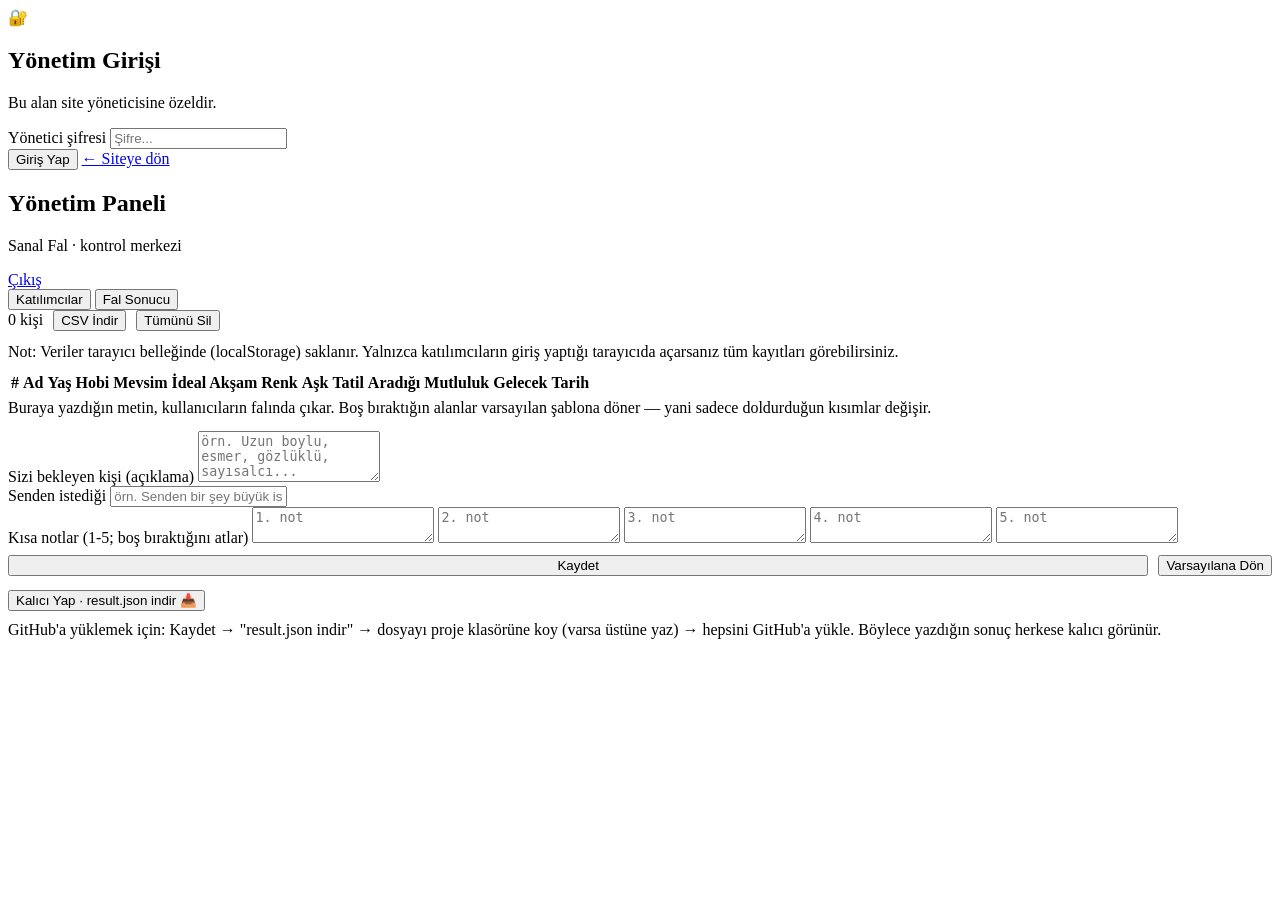
==== admin.html @ c3706a5b "Add files via upload" ====
<!DOCTYPE html>
<html lang="tr">
<head>
<meta charset="UTF-8">
<meta name="viewport" content="width=device-width, initial-scale=1.0">
<title>Sanal Fal · Yönetim</title>
<link rel="preconnect" href="https://fonts.googleapis.com">
<link rel="preconnect" href="https://fonts.gstatic.com" crossorigin>
<link href="https://fonts.googleapis.com/css2?family=Playfair+Display:wght@600;700&family=Quicksand:wght@400;500;600;700&display=swap" rel="stylesheet">
<link rel="stylesheet" href="css/style.css">
<link rel="icon" href="data:image/svg+xml,%3Csvg xmlns='http://www.w3.org/2000/svg' viewBox='0 0 100 100'%3E%3Ctext y='.9em' font-size='90'%3E🔐%3C/text%3E%3C/svg%3E">
</head>
<body>
  <main class="app admin-wrap">

    <!-- ŞİFRE KAPISI -->
    <section class="screen active" id="screen-lock">
      <div class="card center">
        <div class="brand-emoji">🔐</div>
        <h1 class="title sm">Yönetim Girişi</h1>
        <p class="lead">Bu alan site yöneticisine özeldir.</p>
        <div class="field">
          <label for="pwInput">Yönetici şifresi</label>
          <input id="pwInput" type="password" autocomplete="off" placeholder="Şifre...">
          <p class="hint" id="pwHint" hidden>Hatalı şifre.</p>
        </div>
        <button class="btn-primary" id="btnLogin">Giriş Yap</button>
        <a class="link-soft" href="index.html">← Siteye dön</a>
      </div>
    </section>

    <!-- PANEL -->
    <section class="screen" id="screen-panel">
      <div class="card">
        <div class="admin-top">
          <div>
            <h1 class="title sm">Yönetim Paneli</h1>
            <p class="lead" style="margin-top:2px">Sanal Fal · kontrol merkezi</p>
          </div>
          <div style="display:flex;gap:10px;flex-wrap:wrap;align-items:center">
            <a class="link-soft" href="index.html">Çıkış</a>
          </div>
        </div>

        <div class="tabs">
          <button class="tab active" data-tab="katilimcilar">Katılımcılar</button>
          <button class="tab" data-tab="sonuc">Fal Sonucu</button>
        </div>

        <!-- Sekme: Katılımcılar -->
        <div class="tab-pane active" id="tab-katilimcilar">
          <div style="display:flex;gap:10px;flex-wrap:wrap;align-items:center;margin-bottom:12px">
            <span class="chip" id="countChip">0 kişi</span>
            <button class="btn-ghost" id="btnExport">CSV İndir</button>
            <button class="btn-ghost" id="btnClear">Tümünü Sil</button>
          </div>
          <p class="micro" style="text-align:left;margin:0 0 10px">
            Not: Veriler tarayıcı belleğinde (localStorage) saklanır. Yalnızca katılımcıların giriş yaptığı tarayıcıda açarsanız tüm kayıtları görebilirsiniz.
          </p>
          <div class="table-scroll">
            <table>
              <thead>
                <tr>
                  <th>#</th><th>Ad</th><th>Yaş</th><th>Hobi</th><th>Mevsim</th>
                  <th>İdeal Akşam</th><th>Renk</th><th>Aşk</th><th>Tatil</th>
                  <th>Aradığı</th><th>Mutluluk</th><th>Gelecek</th><th>Tarih</th>
                </tr>
              </thead>
              <tbody id="tbody"></tbody>
            </table>
          </div>
        </div>

        <!-- Sekme: Fal Sonucu -->
        <div class="tab-pane" id="tab-sonuc">
          <p class="lead" style="text-align:left;margin:4px 0 14px">
            Buraya yazdığın metin, kullanıcıların falında çıkar. Boş bıraktığın alanlar varsayılan şablona döner — yani sadece doldurduğun kısımlar değişir.
          </p>
          <div class="field" style="text-align:left">
            <label for="resPerson">Sizi bekleyen kişi (açıklama)</label>
            <textarea id="resPerson" rows="3" placeholder="örn. Uzun boylu, esmer, gözlüklü, sayısalcı..."></textarea>
          </div>
          <div class="field" style="text-align:left">
            <label for="resWants">Senden istediği</label>
            <input id="resWants" type="text" placeholder="örn. Senden bir şey büyük istiyor...">
          </div>
          <div class="field" style="text-align:left">
            <label>Kısa notlar (1-5; boş bıraktığını atlar)</label>
            <textarea id="resNote1" rows="2" placeholder="1. not"></textarea>
            <textarea id="resNote2" rows="2" placeholder="2. not"></textarea>
            <textarea id="resNote3" rows="2" placeholder="3. not"></textarea>
            <textarea id="resNote4" rows="2" placeholder="4. not"></textarea>
            <textarea id="resNote5" rows="2" placeholder="5. not"></textarea>
          </div>
          <p class="hint" id="resStatus" hidden></p>
          <div style="display:flex;gap:10px;flex-wrap:wrap;margin-top:8px">
            <button class="btn-primary" id="btnSaveResult" style="margin-top:0;flex:1;min-width:120px">Kaydet</button>
            <button class="btn-ghost" id="btnResetResult">Varsayılana Dön</button>
          </div>
          <button class="btn-primary" id="btnExportResult" style="margin-top:14px">Kalıcı Yap · result.json indir 📥</button>
          <p class="micro" style="text-align:left;margin-top:10px">
            GitHub'a yüklemek için: Kaydet → "result.json indir" → dosyayı proje klasörüne koy (varsa üstüne yaz) → hepsini GitHub'a yükle. Böylece yazdığın sonuç herkese kalıcı görünür.
          </p>
        </div>
      </div>
    </section>

  </main>
  <script src="js/admin.js"></script>
</body>
</html>
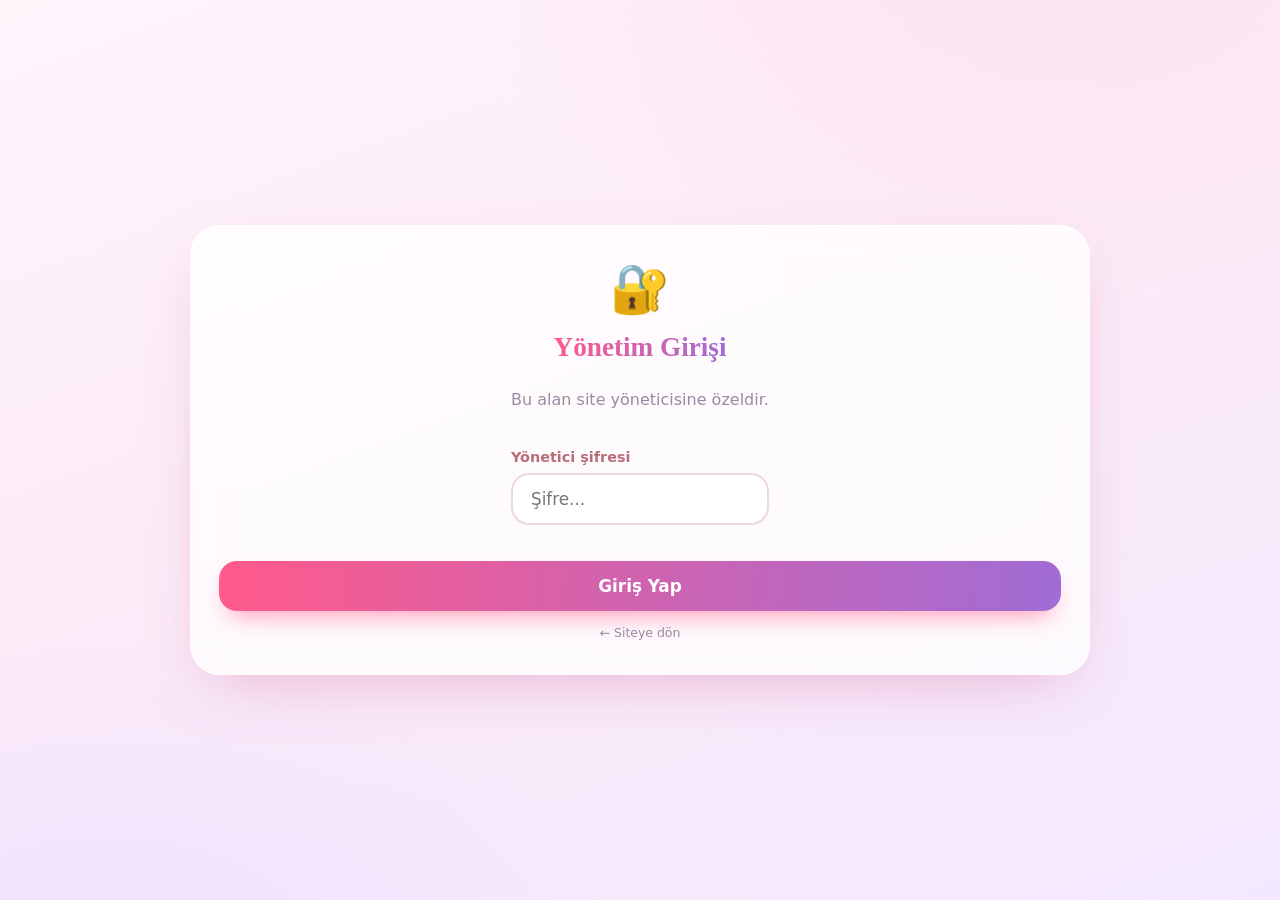
==== commit fc93718e: "Fix stylesheet link in admin.html" ====
--- a/admin.html
+++ b/admin.html
@@ -7,7 +7,7 @@
 <link rel="preconnect" href="https://fonts.googleapis.com">
 <link rel="preconnect" href="https://fonts.gstatic.com" crossorigin>
 <link href="https://fonts.googleapis.com/css2?family=Playfair+Display:wght@600;700&family=Quicksand:wght@400;500;600;700&display=swap" rel="stylesheet">
-<link rel="stylesheet" href="css/style.css">
+<link rel="stylesheet" href="style.css">
 <link rel="icon" href="data:image/svg+xml,%3Csvg xmlns='http://www.w3.org/2000/svg' viewBox='0 0 100 100'%3E%3Ctext y='.9em' font-size='90'%3E🔐%3C/text%3E%3C/svg%3E">
 </head>
 <body>
--- a/style.css
+++ b/style.css
@@ -0,0 +1,213 @@
+/* ===== Sanal Fal — Renk & Tipografi ===== */
+:root{
+  --pink:#ff7aa2;
+  --pink-deep:#ff5a8a;
+  --rose:#b76e79;
+  --lav:#a06cd5;
+  --lav-soft:#c8a2c8;
+  --cream:#fff7fb;
+  --ink:#4a3a4a;
+  --muted:#9a8aa0;
+  --card:rgba(255,255,255,.78);
+  --shadow:0 22px 60px -24px rgba(214,108,158,.5);
+}
+
+*{box-sizing:border-box;margin:0;padding:0}
+html,body{height:100%}
+body{
+  font-family:'Quicksand',system-ui,sans-serif;
+  color:var(--ink);
+  background:
+    radial-gradient(1100px 760px at 82% -12%, #fde0ee 0%, transparent 55%),
+    radial-gradient(980px 680px at 8% 112%, #efe1ff 0%, transparent 55%),
+    linear-gradient(160deg,#fff5fb 0%,#fbeaf7 50%,#f3e9ff 100%);
+  background-attachment:fixed;
+  min-height:100vh;
+  display:flex;
+  align-items:center;
+  justify-content:center;
+  padding:20px;
+  overflow-x:hidden;
+}
+
+/* Arka plan: yumuşak parlayan küreler (bokeh) */
+.bg-layer{position:fixed;inset:0;z-index:0;pointer-events:none;overflow:hidden}
+.bg-orb{
+  position:absolute;bottom:-120px;border-radius:50%;
+  background:radial-gradient(circle at 35% 35%, rgba(255,255,255,.95), rgba(255,160,196,.55) 42%, rgba(176,120,220,.28) 68%, transparent 74%);
+  filter:blur(6px);
+  opacity:0;
+  animation:drift linear infinite;
+}
+@keyframes drift{
+  0%{transform:translate(0,0) scale(.9);opacity:0}
+  12%{opacity:.5}
+  85%{opacity:.4}
+  100%{transform:translate(22px,-115vh) scale(1.18);opacity:0}
+}
+
+.app{position:relative;z-index:1;width:100%;max-width:480px}
+
+/* ===== Kart & Ekranlar ===== */
+.screen{display:none;animation:fade .55s ease}
+.screen.active{display:block}
+@keyframes fade{from{opacity:0;transform:translateY(14px)}to{opacity:1;transform:none}}
+
+.card{
+  background:var(--card);
+  backdrop-filter:blur(18px);
+  -webkit-backdrop-filter:blur(18px);
+  border:1px solid rgba(255,255,255,.7);
+  border-radius:30px;
+  padding:34px 28px;
+  box-shadow:var(--shadow), inset 0 1px 0 rgba(255,255,255,.8);
+  text-align:center;
+}
+.card.center{display:flex;flex-direction:column;align-items:center;gap:14px}
+
+/* ===== Tipografi ===== */
+.title{
+  font-family:'Playfair Display',serif;
+  font-weight:700;
+  font-size:2.4rem;
+  line-height:1.1;
+  background:linear-gradient(95deg,var(--pink-deep),var(--lav));
+  -webkit-background-clip:text;background-clip:text;color:transparent;
+}
+.title.sm{font-size:1.7rem}
+.script-sub{
+  font-family:'Dancing Script',cursive;
+  color:var(--rose);
+  font-size:1.5rem;
+  margin-top:-6px;
+  letter-spacing:.5px;
+}
+.center{text-align:center}
+.lead{color:var(--muted);font-size:1rem;line-height:1.6;margin-top:10px}
+.micro{color:var(--muted);font-size:.75rem;margin-top:16px;opacity:.8}
+.hint{color:var(--pink-deep);font-size:.85rem;margin-top:6px;font-weight:600}
+.brand-emoji{font-size:3rem;margin-bottom:2px;animation:beat 2.2s ease infinite}
+@keyframes beat{0%,100%{transform:scale(1)}10%{transform:scale(1.18)}}
+
+/* ===== Form ===== */
+.field{margin-top:22px;text-align:left}
+.field label{display:block;font-weight:600;font-size:.9rem;margin-bottom:8px;color:var(--rose)}
+.field input{
+  width:100%;padding:14px 18px;border:2px solid #f0d6e4;border-radius:18px;
+  font-family:inherit;font-size:1.05rem;color:var(--ink);background:#fff;outline:none;
+  transition:.2s;
+}
+.field input:focus{border-color:var(--pink);box-shadow:0 0 0 4px rgba(255,122,162,.18)}
+
+/* ===== Butonlar ===== */
+.btn-primary{
+  margin-top:22px;width:100%;
+  padding:15px 22px;border:none;border-radius:18px;cursor:pointer;
+  font-family:inherit;font-weight:700;font-size:1.05rem;color:#fff;
+  background:linear-gradient(95deg,var(--pink-deep),var(--lav));
+  box-shadow:0 12px 26px -10px rgba(255,90,138,.7);
+  transition:transform .18s,box-shadow .18s,filter .18s;
+}
+.btn-primary:hover{transform:translateY(-2px);filter:brightness(1.05);box-shadow:0 18px 32px -12px rgba(255,90,138,.8)}
+.btn-primary:active{transform:translateY(0)}
+.btn-ghost{
+  background:transparent;border:2px solid #f0d6e4;color:var(--rose);
+  padding:12px 20px;border-radius:16px;cursor:pointer;font-family:inherit;font-weight:600;font-size:.95rem;
+  transition:.18s;
+}
+.btn-ghost:hover{background:#fff0f6;border-color:var(--pink)}
+
+/* ===== Sorular ===== */
+.progress-row{display:flex;justify-content:space-between;align-items:center;margin-bottom:10px}
+.q-counter{font-weight:700;color:var(--rose);font-size:.9rem}
+.q-skip{font-size:.8rem;color:var(--muted);cursor:pointer;text-decoration:underline}
+.progress{height:9px;background:#f3dde8;border-radius:99px;overflow:hidden}
+.progress.slim{height:7px;width:100%;max-width:300px;margin-top:6px}
+.progress-bar{height:100%;width:0%;border-radius:99px;background:linear-gradient(90deg,var(--pink-deep),var(--lav));transition:width .4s ease}
+
+.q-title{font-family:'Playfair Display',serif;font-size:1.45rem;margin:20px 0 14px;color:var(--ink)}
+.q-options{display:flex;flex-direction:column;gap:10px;text-align:left}
+.q-options button{
+  padding:14px 18px;border:2px solid #f0d6e4;background:#fff;border-radius:18px;cursor:pointer;
+  font-family:inherit;font-size:1rem;color:var(--ink);text-align:left;transition:.18s;
+}
+.q-options button:hover{border-color:var(--pink);background:#fff5fa;transform:translateX(3px)}
+.q-options button.sel{border-color:var(--pink-deep);background:linear-gradient(95deg,#fff0f6,#f6e7ff);color:var(--pink-deep);font-weight:600}
+
+.q-nav{display:flex;justify-content:space-between;margin-top:22px;gap:12px}
+.q-nav .btn-primary,.q-nav .btn-ghost{margin-top:0;width:auto;flex:1}
+
+/* ===== Analiz ===== */
+.orb{
+  width:120px;height:120px;border-radius:50%;margin:6px auto 14px;
+  background:radial-gradient(circle at 35% 30%,#fff,#ffd9e8 40%,#e3c6f5 70%,#c79be8);
+  display:flex;align-items:center;justify-content:center;
+  box-shadow:0 0 0 8px rgba(255,122,162,.12),0 0 40px rgba(160,108,213,.4);
+  animation:spin 3.5s linear infinite,glow 2s ease-in-out infinite alternate;
+}
+.orb-inner{width:46px;height:46px;border-radius:50%;background:radial-gradient(circle,#fff,#ffb7d2);box-shadow:0 0 18px #fff inset;animation:beat 1.6s ease infinite}
+@keyframes spin{to{transform:rotate(360deg)}}
+@keyframes glow{to{box-shadow:0 0 0 14px rgba(255,122,162,.06),0 0 60px rgba(160,108,213,.55)}}
+.percent{font-family:'Playfair Display',serif;font-size:1.2rem;color:var(--rose);font-weight:600}
+
+/* ===== Sizi bekleyen kişi ===== */
+.person-silhouette{font-size:4rem;margin:4px 0}
+.person-text{font-size:1.05rem;line-height:1.7;color:var(--ink);margin:14px 0;text-align:left;background:#fff5fa;padding:16px 18px;border-radius:18px;border:1px solid #f3dde8}
+.person-wants{font-size:.98rem;color:var(--muted);margin-bottom:4px}
+.person-wants .label{color:var(--rose);font-weight:700}
+
+/* ===== Notlar ===== */
+.note-stage{min-height:140px;display:flex;flex-direction:column;justify-content:center;align-items:center;gap:10px;margin:8px 0}
+.note-num{font-family:'Playfair Display',serif;color:var(--rose);font-weight:600}
+.note-text{font-family:'Dancing Script',cursive;font-size:1.85rem;line-height:1.35;color:var(--ink);max-width:320px}
+.note-text.in{animation:noteIn .6s cubic-bezier(.2,.9,.3,1.2)}
+@keyframes noteIn{from{opacity:0;transform:translateY(20px) scale(.94)}to{opacity:1;transform:none}}
+.dots{display:flex;gap:9px;margin:6px 0 4px}
+.dots i{width:9px;height:9px;border-radius:50%;background:#f0d6e4;transition:.25s}
+.dots i.on{background:linear-gradient(95deg,var(--pink-deep),var(--lav));transform:scale(1.25)}
+
+/* ===== Bitiş ===== */
+.confetti{font-size:3rem}
+.end-actions{display:flex;flex-direction:column;gap:10px;width:100%;margin-top:8px}
+.end-actions .btn-primary{margin-top:0}
+
+/* ===== Admin ===== */
+.admin-wrap{max-width:900px}
+table{width:100%;border-collapse:collapse;font-size:.86rem}
+thead th{position:sticky;top:0;background:#fff;color:var(--rose);font-weight:700;text-align:left;padding:12px;border-bottom:2px solid #f0d6e4;white-space:nowrap}
+tbody td{padding:11px 12px;border-bottom:1px solid #f6e7ff;text-align:left;vertical-align:top}
+tbody tr:hover{background:#fff5fa}
+.no-data{text-align:center;padding:40px;color:var(--muted)}
+.admin-top{display:flex;justify-content:space-between;align-items:center;flex-wrap:wrap;gap:12px;margin-bottom:16px}
+.chip{display:inline-block;background:#f6e7ff;color:var(--lav);font-weight:700;padding:6px 14px;border-radius:99px;font-size:.85rem}
+.table-scroll{overflow:auto;border-radius:18px;background:#fff;border:1px solid #f0d6e4;max-height:65vh}
+input.pw{margin-top:8px}
+.top-bar{position:fixed;top:14px;right:18px;z-index:2}
+.link-soft{color:var(--muted);font-size:.78rem;text-decoration:none}
+.link-soft:hover{color:var(--rose)}
+
+/* Gizli admin köşe linki */
+.admin-link{
+  position:fixed;bottom:12px;right:16px;z-index:6;
+  font-size:1rem;line-height:1;color:var(--rose);opacity:.2;
+  text-decoration:none;cursor:pointer;user-select:none;
+  transition:opacity .2s,transform .2s;
+}
+.admin-link:hover{opacity:.75;transform:scale(1.12)}
+
+/* ===== Admin sekmeleri & textarea ===== */
+.tabs{display:flex;gap:8px;margin:14px 0 4px;border-bottom:2px solid #f0d6e4}
+.tab{background:none;border:none;cursor:pointer;font-family:inherit;font-weight:700;font-size:.95rem;color:var(--muted);padding:10px 18px;border-bottom:3px solid transparent;margin-bottom:-2px;transition:.2s}
+.tab:hover{color:var(--rose)}
+.tab.active{color:var(--pink-deep);border-bottom-color:var(--pink-deep)}
+.tab-pane{display:none;padding-top:10px}
+.tab-pane.active{display:block;animation:fade .35s ease}
+textarea{width:100%;padding:12px 14px;border:2px solid #f0d6e4;border-radius:16px;font-family:inherit;font-size:.95rem;color:var(--ink);background:#fff;outline:none;resize:vertical;margin-top:6px;transition:.2s}
+textarea:focus{border-color:var(--pink);box-shadow:0 0 0 4px rgba(255,122,162,.15)}
+.field textarea+textarea{margin-top:8px}
+
+@media(max-width:560px){
+  .title{font-size:2rem}
+  .card{padding:26px 20px}
+  .note-text{font-size:1.6rem}
+}
